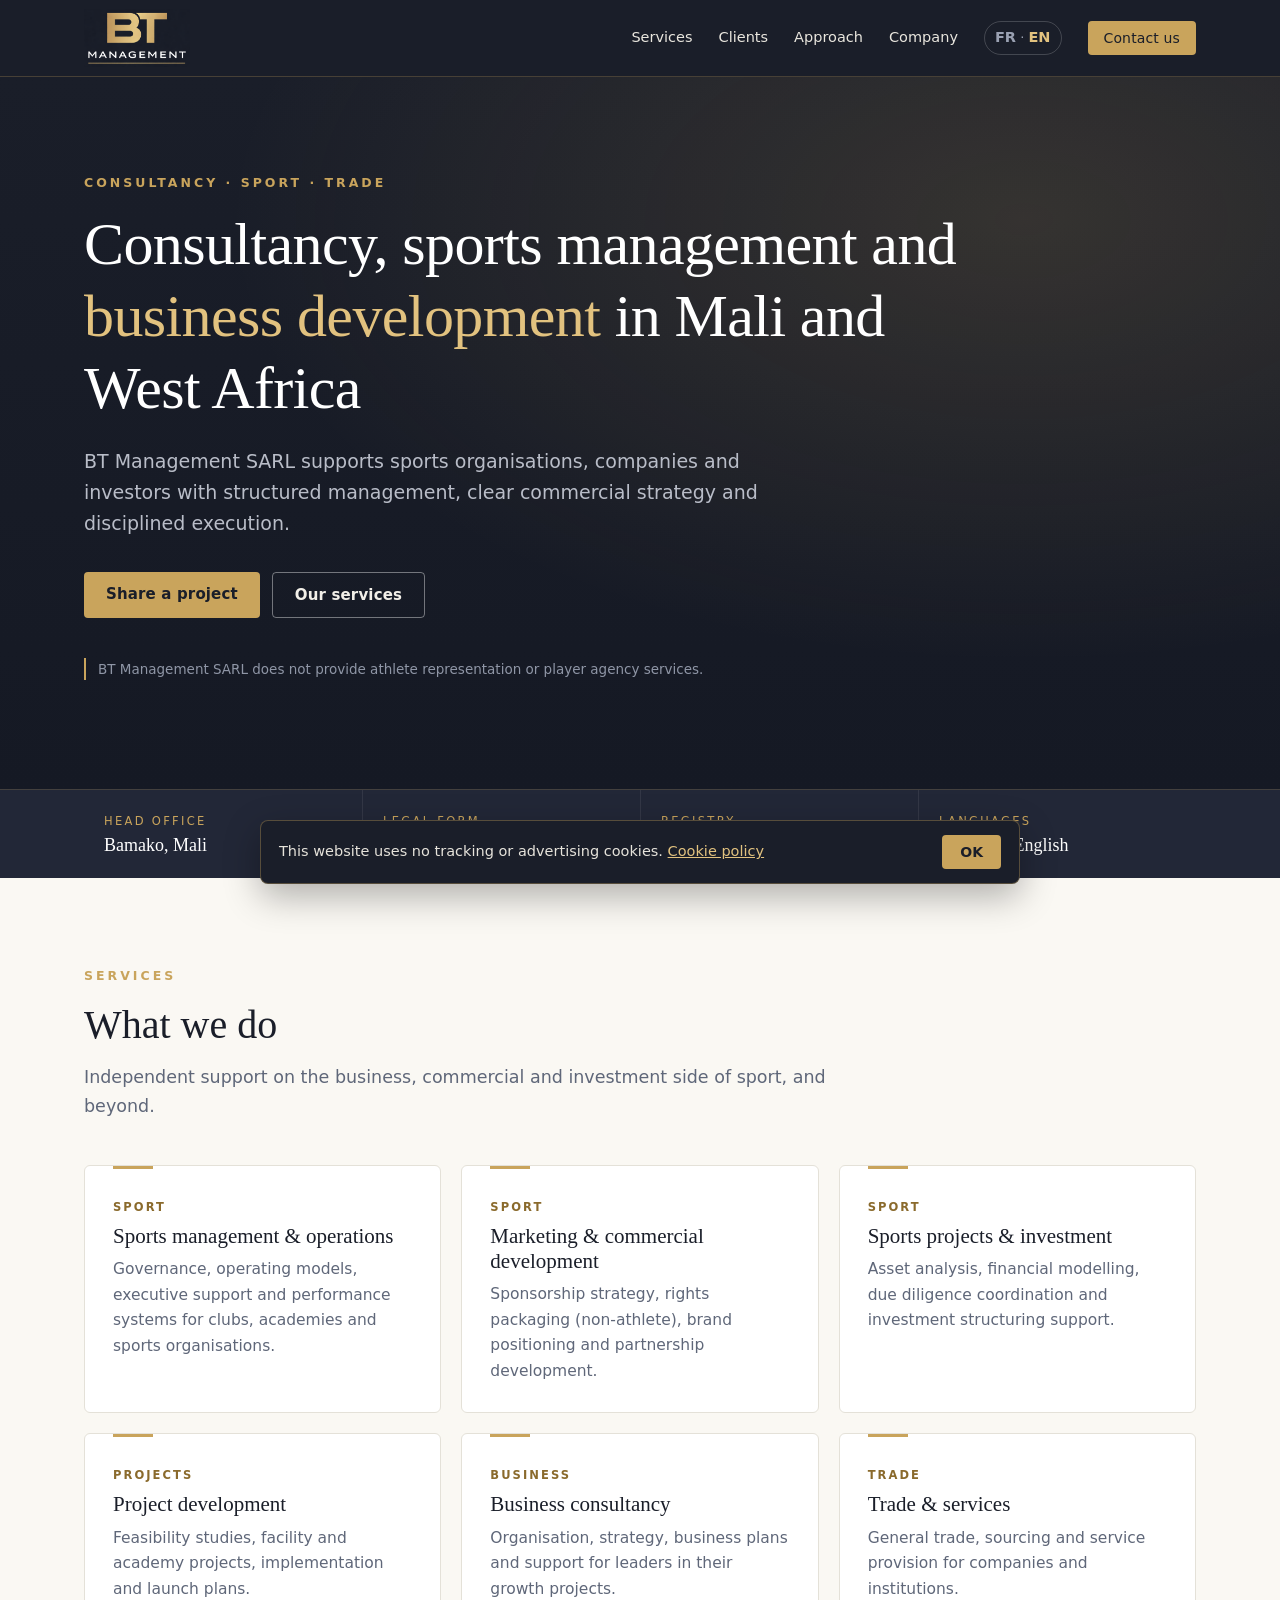
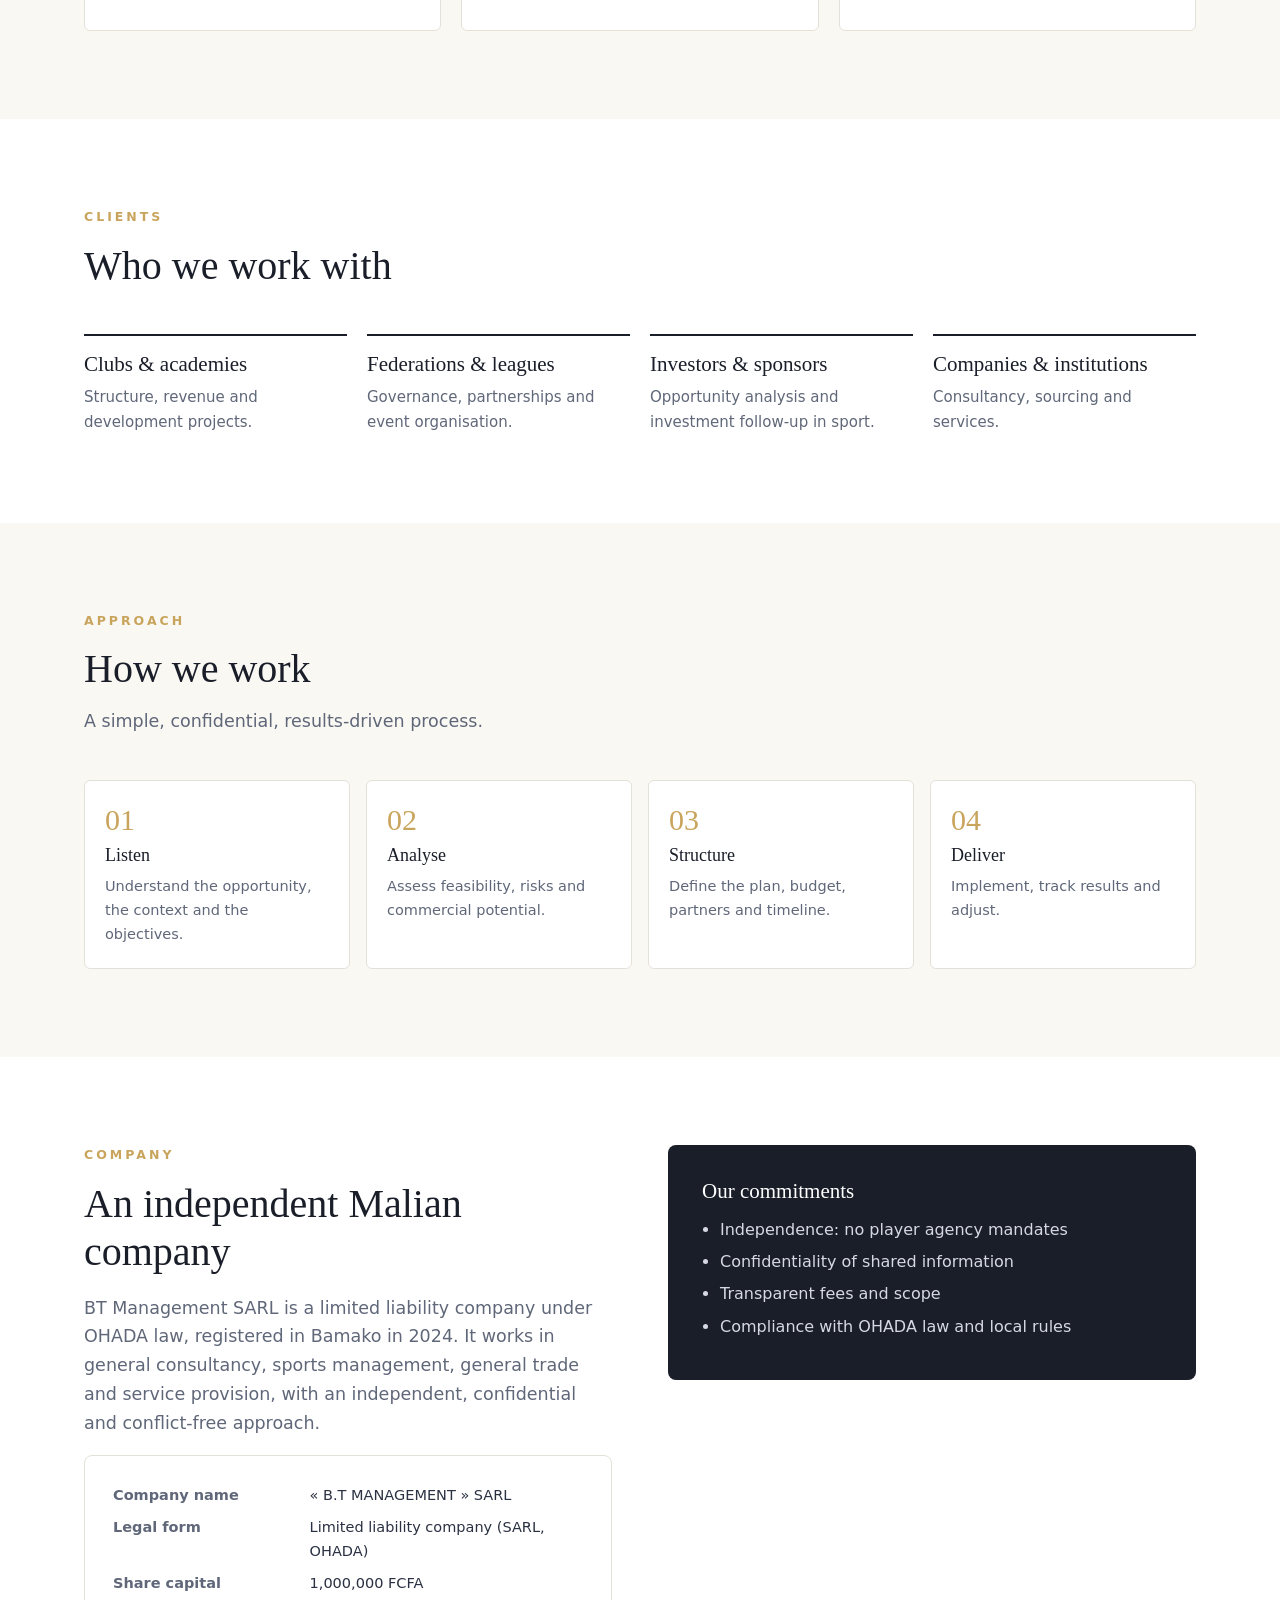
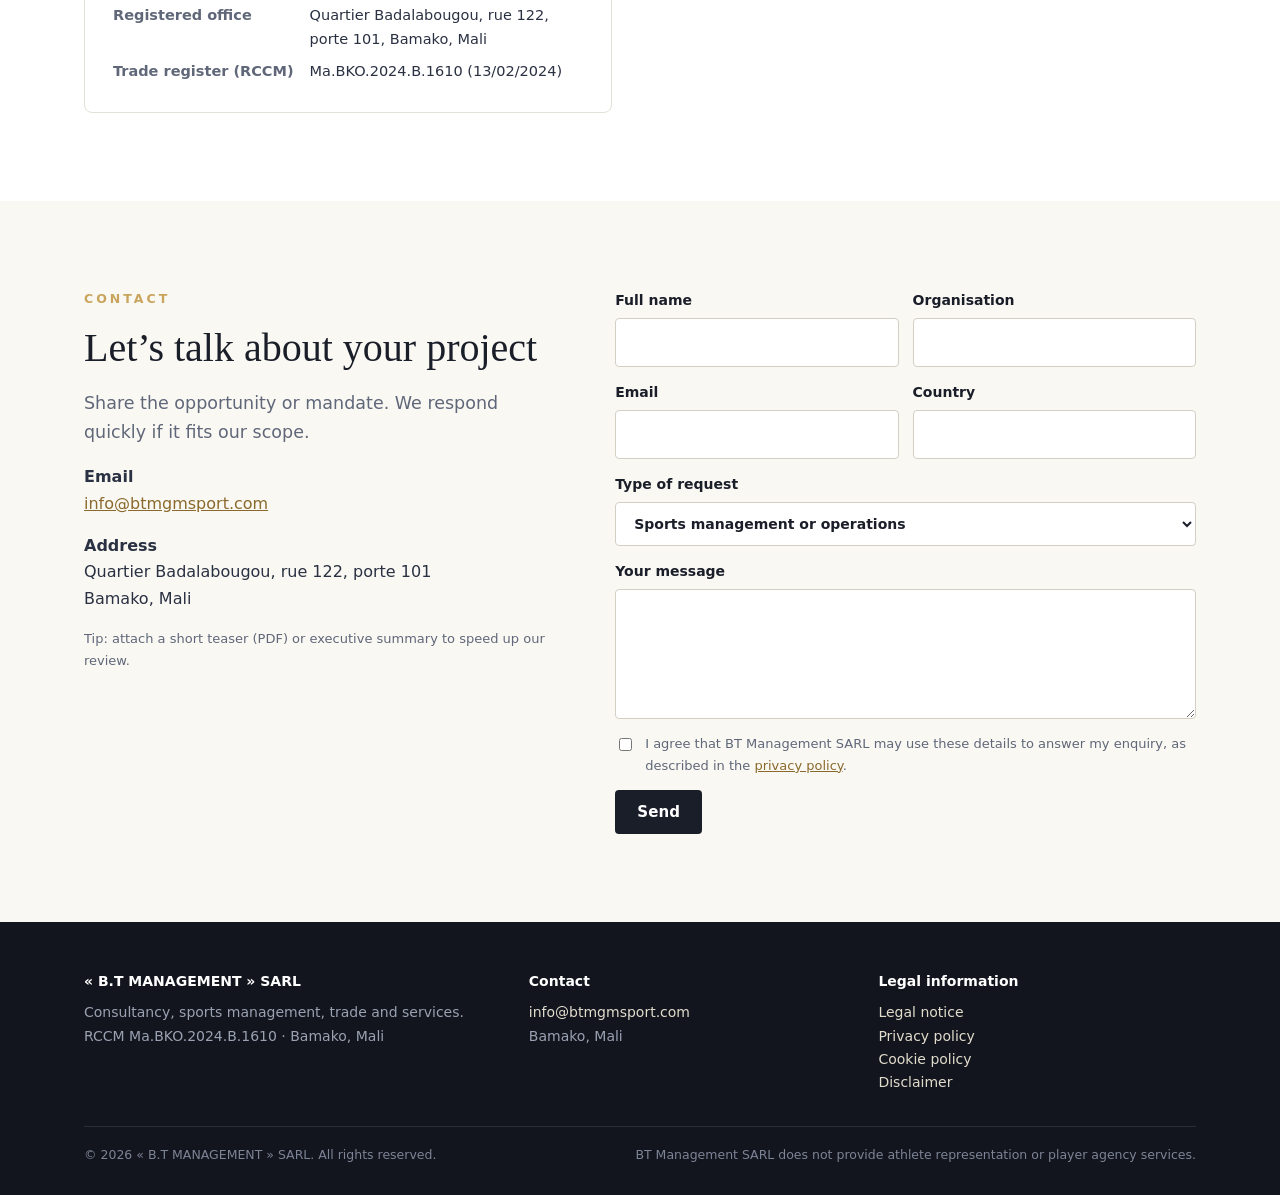
==== en/index.html @ 5b96128f "Rebuild BT Management SARL website (FR/EN, legal pages, cookie notice) French home at /, English at " ====
<!DOCTYPE html>
<html lang="en">
<head>
<meta charset="utf-8"><meta name="viewport" content="width=device-width, initial-scale=1">
<title>BT Management SARL | Consultancy, sports management and trade, Bamako</title>
<meta name="description" content="BT Management SARL is a consultancy based in Bamako, Mali: sports management and marketing, project and investment support, business consultancy, trade and services.">
<link rel="icon" type="image/png" sizes="32x32" href="/favicon.png"><link rel="apple-touch-icon" href="/assets/favicon.png">
<link rel="stylesheet" href="/assets/site.css">
<meta property="og:title" content="BT Management SARL | Consultancy, sports management and trade, Bamako"><meta property="og:description" content="BT Management SARL is a consultancy based in Bamako, Mali: sports management and marketing, project and investment support, business consultancy, trade and services."><meta property="og:image" content="https://btmgmsport.com/assets/og.jpg">
<link rel="alternate" hreflang="fr" href="https://btmgmsport.com/"><link rel="alternate" hreflang="en" href="https://btmgmsport.com/en/"><link rel="alternate" hreflang="x-default" href="https://btmgmsport.com/">
<script type="application/ld+json">{"@context":"https://schema.org","@type":"Organization","name":"B.T MANAGEMENT SARL","url":"https://btmgmsport.com","logo":"https://btmgmsport.com/assets/og.jpg","email":"info@btmgmsport.com","address":{"@type":"PostalAddress","streetAddress":"Quartier Badalabougou, rue 122, porte 101","addressLocality":"Bamako","addressCountry":"ML"}}</script>
</head>
<body><a class="skip" href="#main">Skip to content</a>
<header class="top"><div class="wrap nav">
  <a class="brand" href="/en/"><img src="/assets/logo-dark.png" alt="BT Management" width="145" height="80"></a>
  <button class="menu" type="button" aria-expanded="false" aria-controls="links">Menu</button>
  <nav class="links" id="links" aria-label="Navigation">
   <a href="#services">Services</a><a href="#clients">Clients</a><a href="#approach">Approach</a><a href="#company">Company</a>
   <span class="lang"><a href="/" hreflang="fr" lang="fr">FR</a> · <a href="/en/" hreflang="en" lang="en" aria-current="true">EN</a></span>
   <a class="btn small" href="#contact">Contact us</a>
  </nav>
</div></header>
<main id="main">
<section class="hero" style="padding:0"><div class="wrap">
 <p class="eyebrow">Consultancy · Sport · Trade</p>
 <h1>Consultancy, sports management and <em>business development</em> in Mali and West Africa</h1>
 <p class="lead">BT Management SARL supports sports organisations, companies and investors with structured management, clear commercial strategy and disciplined execution.</p>
 <div class="cta"><a class="btn" href="#contact">Share a project</a><a class="btn ghost" href="#services">Our services</a></div>
 <p class="notice">BT Management SARL does not provide athlete representation or player agency services.</p>
</div></section>
<div class="facts" role="list"><div class="wrap"><div class="fact" role="listitem"><span>Head office</span><strong>Bamako, Mali</strong></div><div class="fact" role="listitem"><span>Legal form</span><strong>SARL · OHADA law</strong></div><div class="fact" role="listitem"><span>Registry</span><strong>RCCM Ma.BKO.2024.B.1610</strong></div><div class="fact" role="listitem"><span>Languages</span><strong>Français · English</strong></div></div></div>
<section id="services" class="alt"><div class="wrap">
 <div class="intro"><p class="eyebrow">Services</p><h2>What we do</h2><p>Independent support on the business, commercial and investment side of sport, and beyond.</p></div>
 <div class="grid"><div class="card"><span class="tag">Sport</span><h3>Sports management & operations</h3><p>Governance, operating models, executive support and performance systems for clubs, academies and sports organisations.</p></div><div class="card"><span class="tag">Sport</span><h3>Marketing & commercial development</h3><p>Sponsorship strategy, rights packaging (non-athlete), brand positioning and partnership development.</p></div><div class="card"><span class="tag">Sport</span><h3>Sports projects & investment</h3><p>Asset analysis, financial modelling, due diligence coordination and investment structuring support.</p></div><div class="card"><span class="tag">Projects</span><h3>Project development</h3><p>Feasibility studies, facility and academy projects, implementation and launch plans.</p></div><div class="card"><span class="tag">Business</span><h3>Business consultancy</h3><p>Organisation, strategy, business plans and support for leaders in their growth projects.</p></div><div class="card"><span class="tag">Trade</span><h3>Trade & services</h3><p>General trade, sourcing and service provision for companies and institutions.</p></div></div>
</div></section>
<section id="clients"><div class="wrap">
 <div class="intro"><p class="eyebrow">Clients</p><h2>Who we work with</h2></div>
 <div class="who"><div><h3>Clubs & academies</h3><p>Structure, revenue and development projects.</p></div><div><h3>Federations & leagues</h3><p>Governance, partnerships and event organisation.</p></div><div><h3>Investors & sponsors</h3><p>Opportunity analysis and investment follow-up in sport.</p></div><div><h3>Companies & institutions</h3><p>Consultancy, sourcing and services.</p></div></div>
</div></section>
<section id="approach" class="alt"><div class="wrap">
 <div class="intro"><p class="eyebrow">Approach</p><h2>How we work</h2><p>A simple, confidential, results-driven process.</p></div>
 <div class="steps"><div class="step"><h3>Listen</h3><p>Understand the opportunity, the context and the objectives.</p></div><div class="step"><h3>Analyse</h3><p>Assess feasibility, risks and commercial potential.</p></div><div class="step"><h3>Structure</h3><p>Define the plan, budget, partners and timeline.</p></div><div class="step"><h3>Deliver</h3><p>Implement, track results and adjust.</p></div></div>
</div></section>
<section id="company"><div class="wrap split">
 <div><p class="eyebrow">Company</p><h2>An independent Malian company</h2><p style="color:var(--muted);font-size:17.5px">BT Management SARL is a limited liability company under OHADA law, registered in Bamako in 2024. It works in general consultancy, sports management, general trade and service provision, with an independent, confidential and conflict-free approach.</p>
  <div class="idcard"><dl><dt>Company name</dt><dd>« B.T MANAGEMENT » SARL</dd><dt>Legal form</dt><dd>Limited liability company (SARL, OHADA)</dd><dt>Share capital</dt><dd>1,000,000 FCFA</dd><dt>Registered office</dt><dd>Quartier Badalabougou, rue 122, porte 101, Bamako, Mali</dd><dt>Trade register (RCCM)</dt><dd>Ma.BKO.2024.B.1610 (13/02/2024)</dd></dl></div></div>
 <div class="panel"><h3>Our commitments</h3><ul><li>Independence: no player agency mandates</li><li>Confidentiality of shared information</li><li>Transparent fees and scope</li><li>Compliance with OHADA law and local rules</li></ul></div>
</div></section>
<section id="contact" class="alt"><div class="wrap contact">
 <div><p class="eyebrow">Contact</p><h2>Let’s talk about your project</h2><p style="color:var(--muted);font-size:17.5px">Share the opportunity or mandate. We respond quickly if it fits our scope.</p>
  <p><strong>Email</strong><br><a href="mailto:info@btmgmsport.com">info@btmgmsport.com</a></p>
  <p><strong>Address</strong><br>Quartier Badalabougou, rue 122, porte 101<br>Bamako, Mali</p>
  <p class="note">Tip: attach a short teaser (PDF) or executive summary to speed up our review.</p></div>
 <form name="contact" method="POST" data-netlify="true" netlify-honeypot="company_website" action="/en/thanks.html" data-fail="Sending failed. Please email info@btmgmsport.com.">
  <input type="hidden" name="form-name" value="contact"><input type="hidden" name="language" value="en">
  <p class="hp"><label>Leave empty <input name="company_website"></label></p>
  <div class="row"><label>Full name<input name="name" autocomplete="name" required></label><label>Organisation<input name="organisation" autocomplete="organization"></label></div>
  <div class="row"><label>Email<input type="email" name="email" autocomplete="email" required></label><label>Country<input name="country" autocomplete="country-name"></label></div>
  <label>Type of request<select name="type"><option>Sports management or operations</option><option>Marketing or commercial partnership</option><option>Sports project or investment</option><option>Business consultancy</option><option>Trade or services</option><option>Other</option></select></label>
  <label>Your message<textarea name="message" required></textarea></label>
  <label style="display:flex;gap:10px;align-items:flex-start;font-weight:400"><input type="checkbox" name="consent" required style="width:auto;margin-top:5px"> <span class="note">I agree that BT Management SARL may use these details to answer my enquiry, as described in the <a href="/legal/en/privacy.html">privacy policy</a>.</span></label>
  <div><button class="btn dark" type="submit">Send</button></div>
 </form>
</div></section>
</main>
<footer><div class="wrap">
 <div class="cols">
  <div><b>« B.T MANAGEMENT » SARL</b><p style="margin:8px 0 0">Consultancy, sports management, trade and services.<br>RCCM Ma.BKO.2024.B.1610 · Bamako, Mali</p></div>
  <div><b>Contact</b><p style="margin:8px 0 0"><a href="mailto:info@btmgmsport.com">info@btmgmsport.com</a><br>Bamako, Mali</p></div>
  <div><b>Legal information</b><p style="margin:8px 0 0"><a href="/legal/en/notice.html">Legal notice</a><br><a href="/legal/en/privacy.html">Privacy policy</a><br><a href="/legal/en/cookies.html">Cookie policy</a><br><a href="/legal/en/disclaimer.html">Disclaimer</a></p></div>
 </div>
 <div class="legal"><span>© <span class="yr">2026</span> « B.T MANAGEMENT » SARL. All rights reserved.</span><span>BT Management SARL does not provide athlete representation or player agency services.</span></div>
</div></footer>
<script src="/assets/site.js" defer></script>
<script src="/assets/cookie-notice.js" defer></script>
</body></html>
---- assets/site.css ----
:root{
  --bg:#1a1e29;--bg-2:#222737;--bg-3:#2a3043;--gold:#c9a45c;--gold-2:#e2c27f;
  --ink:#1a1e29;--text:#2a3142;--muted:#5f6779;--line:#e4e1d8;--paper:#faf8f3;--white:#fff;
  --serif:Georgia,"Times New Roman",serif;--sans:"Inter","Segoe UI",system-ui,-apple-system,Roboto,Arial,sans-serif;--max:1160px;
}
*{box-sizing:border-box}html{scroll-behavior:smooth}
body{margin:0;font:16px/1.65 var(--sans);color:var(--text);background:var(--white);-webkit-font-smoothing:antialiased}
img{max-width:100%;height:auto;display:block}a{color:#8a6a2c}
.wrap{max-width:var(--max);margin:0 auto;padding:0 24px}
.skip{position:absolute;left:-999px}.skip:focus{left:16px;top:12px;background:#fff;padding:8px 12px;z-index:50}

header.top{position:sticky;top:0;z-index:20;background:var(--bg);border-bottom:1px solid rgba(201,164,92,.25)}
.nav{display:flex;align-items:center;justify-content:space-between;gap:20px;height:76px}
.brand img{height:58px;width:auto}
.links{display:flex;align-items:center;gap:26px}
.links a{color:#e9e6de;text-decoration:none;font-size:14.5px;font-weight:500}
.links a:hover{color:var(--gold-2)}
.lang{font-size:13px;border:1px solid rgba(255,255,255,.18);border-radius:999px;padding:4px 10px;color:#9aa1b2}
.lang a{color:#9aa1b2!important;font-weight:600}.lang a[aria-current]{color:var(--gold-2)!important}
.btn{display:inline-block;background:var(--gold);color:var(--ink)!important;text-decoration:none;border:0;border-radius:4px;padding:13px 22px;font:600 15px var(--sans);cursor:pointer;letter-spacing:.01em}
.btn:hover{background:var(--gold-2)}
.btn.ghost{background:transparent;color:#f2efe8!important;border:1.5px solid rgba(255,255,255,.4)}
.btn.ghost:hover{border-color:var(--gold-2);color:var(--gold-2)!important}
.btn.dark{background:var(--bg);color:#fff!important}.btn.dark:hover{background:var(--bg-3)}
.btn.small{padding:9px 16px;font-size:14px}
.menu{display:none;background:none;border:1px solid rgba(255,255,255,.25);border-radius:4px;padding:8px 10px;font:600 14px var(--sans);color:#fff}

.hero{background:radial-gradient(ellipse at 80% 20%,rgba(201,164,92,.16),transparent 55%),linear-gradient(180deg,var(--bg) 0%,#151924 100%);color:#e9e6de}
.hero .wrap{padding-top:96px;padding-bottom:96px;max-width:var(--max)}
.eyebrow{font-size:12.5px;letter-spacing:.24em;text-transform:uppercase;color:var(--gold);font-weight:600;margin:0 0 14px}
h1,h2,h3{font-family:var(--serif);font-weight:400;line-height:1.2;color:var(--ink)}
.hero h1{color:#fff;font-size:clamp(36px,5vw,60px);margin:0 0 22px;max-width:880px;letter-spacing:-.01em}
.hero h1 em{font-style:normal;color:var(--gold-2)}
.lead{font-size:19px;color:#b9bdc8;max-width:680px;margin:0 0 32px}
.cta{display:flex;gap:12px;flex-wrap:wrap}
.notice{margin-top:40px;font-size:13.5px;color:#8f96a6;border-left:2px solid var(--gold);padding-left:12px;max-width:640px}

.facts{background:var(--bg-2);color:#e9e6de;border-top:1px solid rgba(201,164,92,.2)}
.facts .wrap{display:grid;grid-template-columns:repeat(4,1fr)}
.fact{padding:22px 20px;border-left:1px solid rgba(255,255,255,.08)}.fact:first-child{border-left:0}
.fact span{display:block;font-size:11.5px;letter-spacing:.2em;text-transform:uppercase;color:var(--gold)}
.fact strong{display:block;font:400 18px var(--serif);margin-top:4px;color:#fff}

section{padding:88px 0}section.alt{background:var(--paper)}
h2{font-size:clamp(28px,3.2vw,40px);margin:0 0 14px}h3{font-size:21px;margin:0 0 8px}
.intro{max-width:760px;margin-bottom:44px}.intro>p:not(.eyebrow){color:var(--muted);font-size:17.5px;margin:0}

.grid{display:grid;grid-template-columns:repeat(3,1fr);gap:20px}
.card{background:#fff;border:1px solid var(--line);border-radius:6px;padding:28px;position:relative}
.card:before{content:"";position:absolute;left:28px;top:0;width:40px;height:3px;background:var(--gold)}
.card .tag{font:600 11.5px var(--sans);letter-spacing:.18em;text-transform:uppercase;color:#8a6a2c;margin:6px 0 10px;display:block}
.card p{color:var(--muted);margin:0;font-size:15.5px}

.who{display:grid;grid-template-columns:repeat(4,1fr);gap:20px}
.who div{border-top:2px solid var(--ink);padding-top:16px}.who p{color:var(--muted);font-size:15px;margin:0}

.steps{display:grid;grid-template-columns:repeat(4,1fr);gap:16px;counter-reset:s}
.step{background:#fff;border:1px solid var(--line);border-radius:6px;padding:22px 20px}
.step:before{counter-increment:s;content:"0" counter(s);display:block;font:400 30px var(--serif);color:var(--gold);margin-bottom:8px}
.step h3{font-size:18px}.step p{margin:0;color:var(--muted);font-size:14.5px}

.split{display:grid;grid-template-columns:1fr 1fr;gap:56px;align-items:start}
.panel{background:var(--bg);color:#d6d9e1;border-radius:8px;padding:34px}
.panel h3{color:#fff}.panel ul{padding-left:18px;margin:12px 0 0}.panel li{margin:6px 0}
.idcard{background:#fff;border:1px solid var(--line);border-radius:8px;padding:28px}
.idcard dl{display:grid;grid-template-columns:auto 1fr;gap:8px 16px;margin:0;font-size:14.5px}
.idcard dt{color:var(--muted);font-weight:600}.idcard dd{margin:0}

.contact{display:grid;grid-template-columns:.9fr 1.1fr;gap:56px}
form{display:grid;gap:14px}
label{font-size:14px;font-weight:600;color:var(--ink);display:grid;gap:6px}
input,select,textarea{font:inherit;padding:12px 14px;border:1px solid #d3cfc4;border-radius:4px;background:#fff;color:var(--ink);width:100%}
textarea{min-height:130px;resize:vertical}.row{display:grid;grid-template-columns:1fr 1fr;gap:14px}
.note{font-size:13px;color:var(--muted)}.hp{position:absolute;left:-5000px}

footer{background:#12151d;color:#9aa1b2;padding:48px 0 30px;font-size:14px}
footer .cols{display:grid;grid-template-columns:1.3fr 1fr 1fr;gap:32px}
footer b{color:#fff;font-weight:600}footer a{color:#e2dccd;text-decoration:none}footer a:hover{text-decoration:underline}
footer .legal{border-top:1px solid rgba(255,255,255,.1);margin-top:32px;padding-top:18px;font-size:12.5px;color:#7d8496;display:flex;justify-content:space-between;gap:16px;flex-wrap:wrap}

.doc{max-width:820px;padding:56px 24px 80px;margin:0 auto}
.doc h1{font-size:38px;margin:0 0 10px}.doc h2{font-size:24px;margin-top:36px}
.doc p,.doc li{color:var(--text)}
.doc table{border-collapse:collapse;width:100%;font-size:15px}.doc td{border-bottom:1px solid var(--line);padding:9px 6px;vertical-align:top}.doc td:first-child{color:var(--muted);width:38%}
.legalnav{display:flex;flex-wrap:wrap;gap:8px;margin:18px 0 8px}
.legalnav a{font-size:13.5px;text-decoration:none;border:1px solid var(--line);border-radius:999px;padding:5px 12px;color:var(--ink)}
.legalnav a:hover{background:var(--paper)}
.doc .eyebrow{color:#8a6a2c}

.cookiebar{position:fixed;left:16px;right:16px;bottom:16px;z-index:60;max-width:760px;margin:0 auto;background:var(--bg);color:#e6e3db;border:1px solid rgba(201,164,92,.35);border-radius:8px;box-shadow:0 12px 36px rgba(0,0,0,.3);display:flex;align-items:center;gap:16px;padding:14px 18px;font-size:14.5px}
.cookiebar p{margin:0;flex:1}.cookiebar a{color:var(--gold-2)}
.cookiebar button{background:var(--gold);color:var(--ink);border:0;border-radius:4px;padding:9px 18px;font:600 14px var(--sans);cursor:pointer}

@media (max-width:980px){
  .grid{grid-template-columns:1fr 1fr}.who{grid-template-columns:1fr 1fr}.steps{grid-template-columns:1fr 1fr}
  .split,.contact{grid-template-columns:1fr}.facts .wrap{grid-template-columns:1fr 1fr}.fact:nth-child(3){border-left:0}
  footer .cols{grid-template-columns:1fr}
}
@media (max-width:760px){
  .links{display:none;position:absolute;top:76px;left:0;right:0;background:var(--bg);flex-direction:column;align-items:flex-start;padding:18px 24px;border-bottom:1px solid rgba(201,164,92,.25);gap:14px}
  .links.open{display:flex}.menu{display:block}
  .grid,.who,.steps,.row{grid-template-columns:1fr}
  section{padding:64px 0}.hero .wrap{padding-top:56px;padding-bottom:64px}.brand img{height:48px}
  .cookiebar{flex-direction:column;align-items:stretch}
}
@media print{header.top,.cta,form,.cookiebar{display:none}}
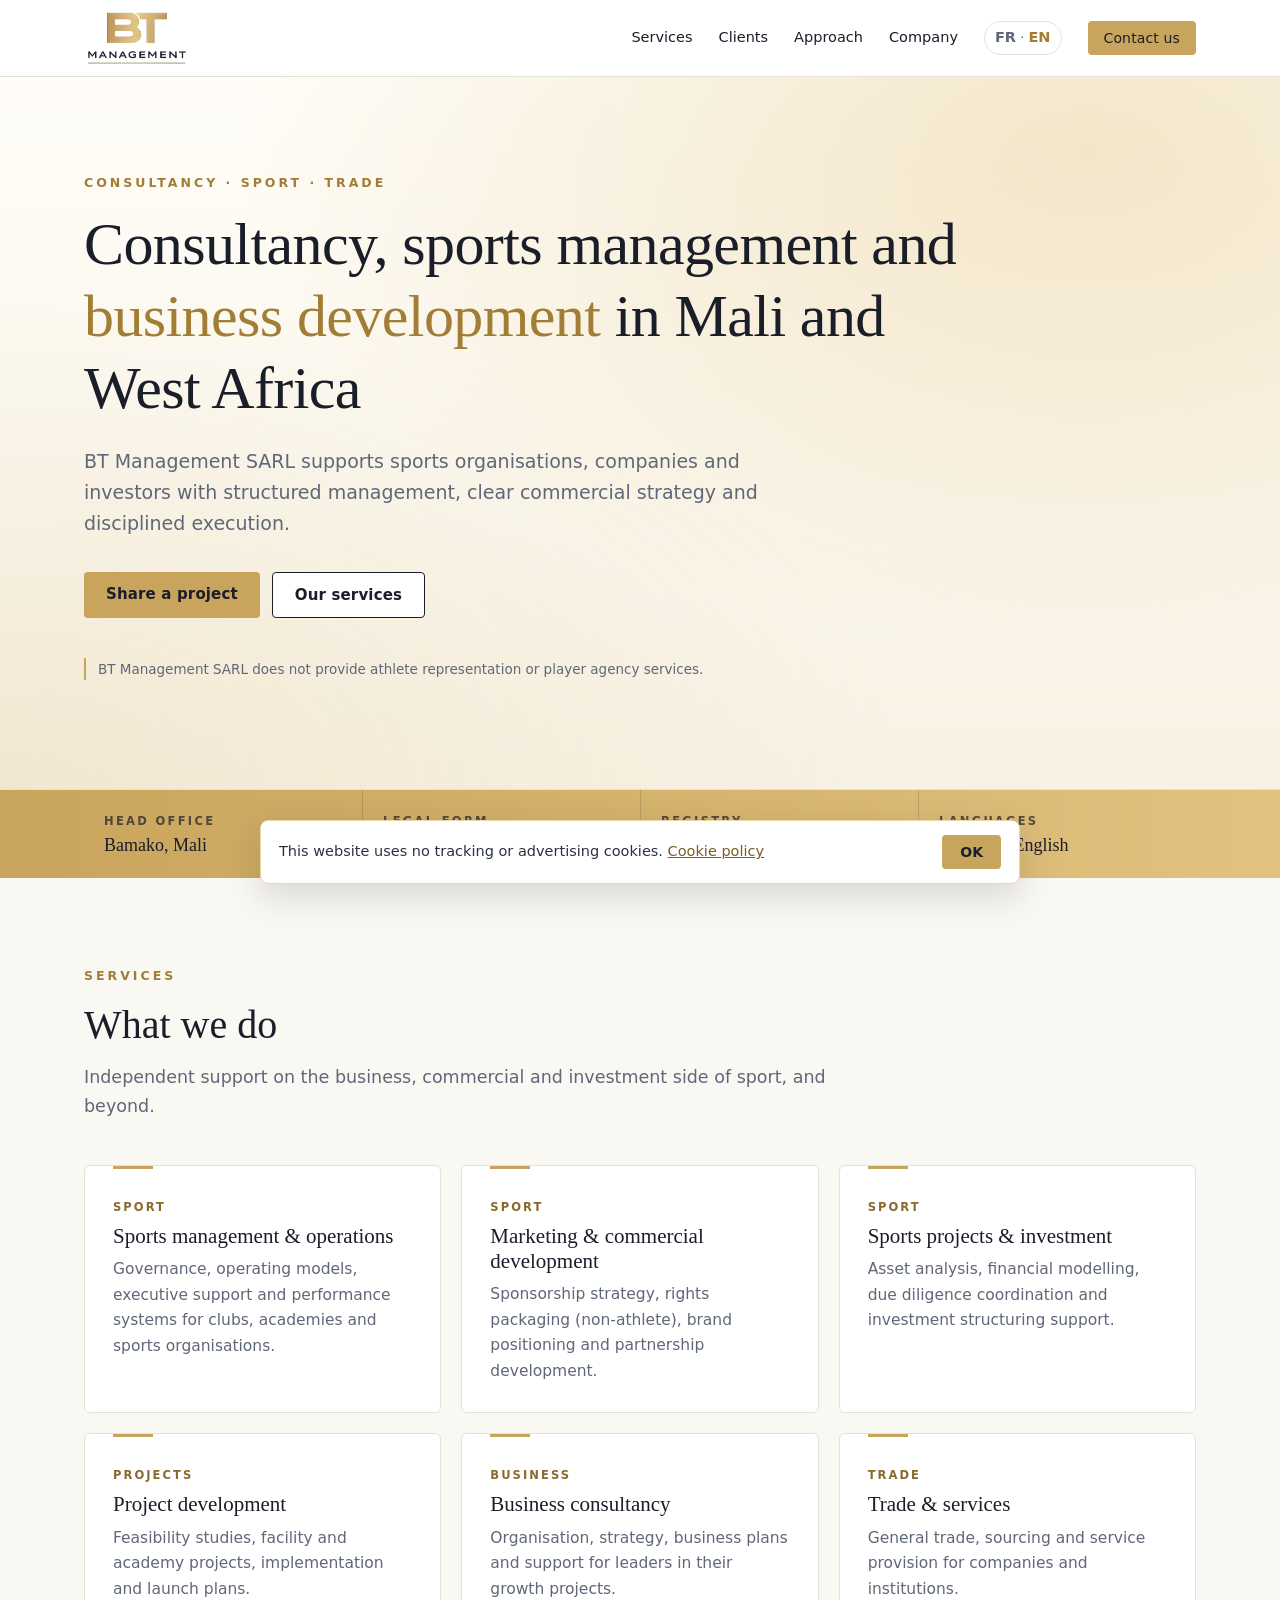
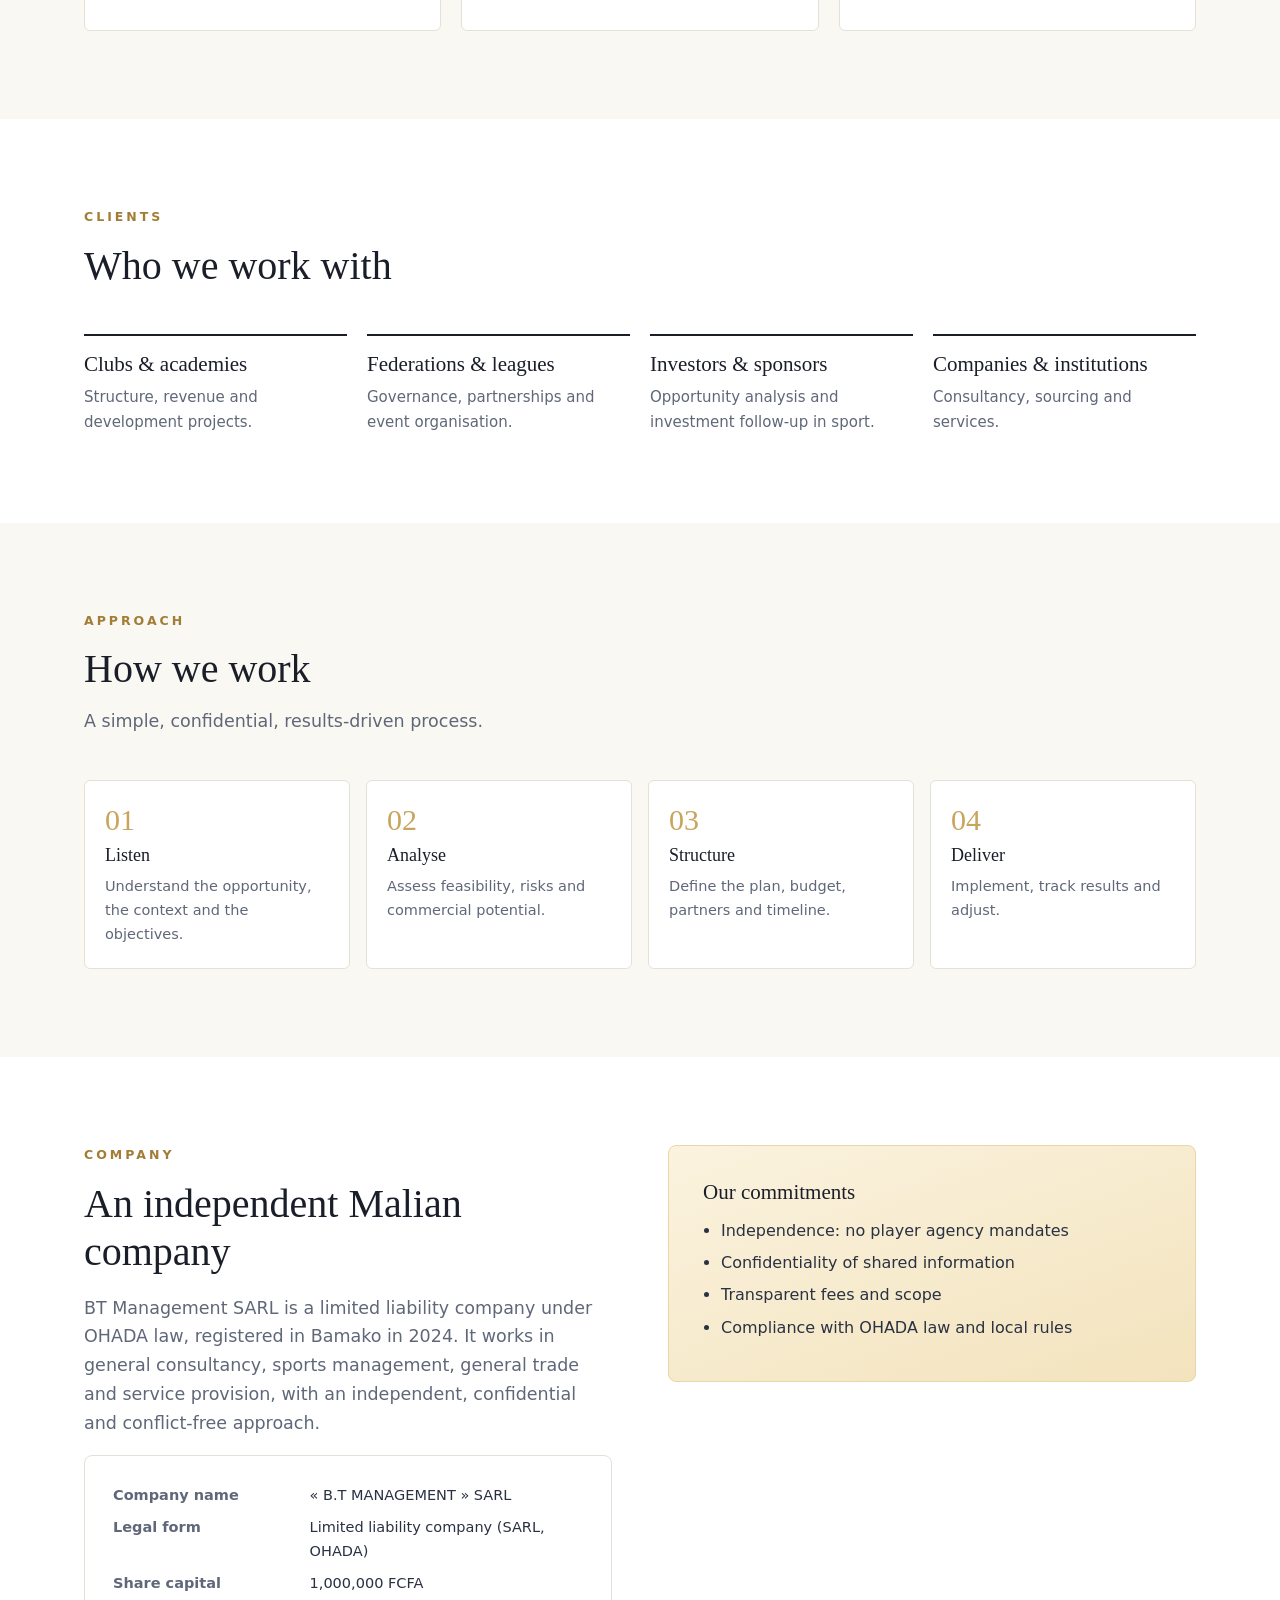
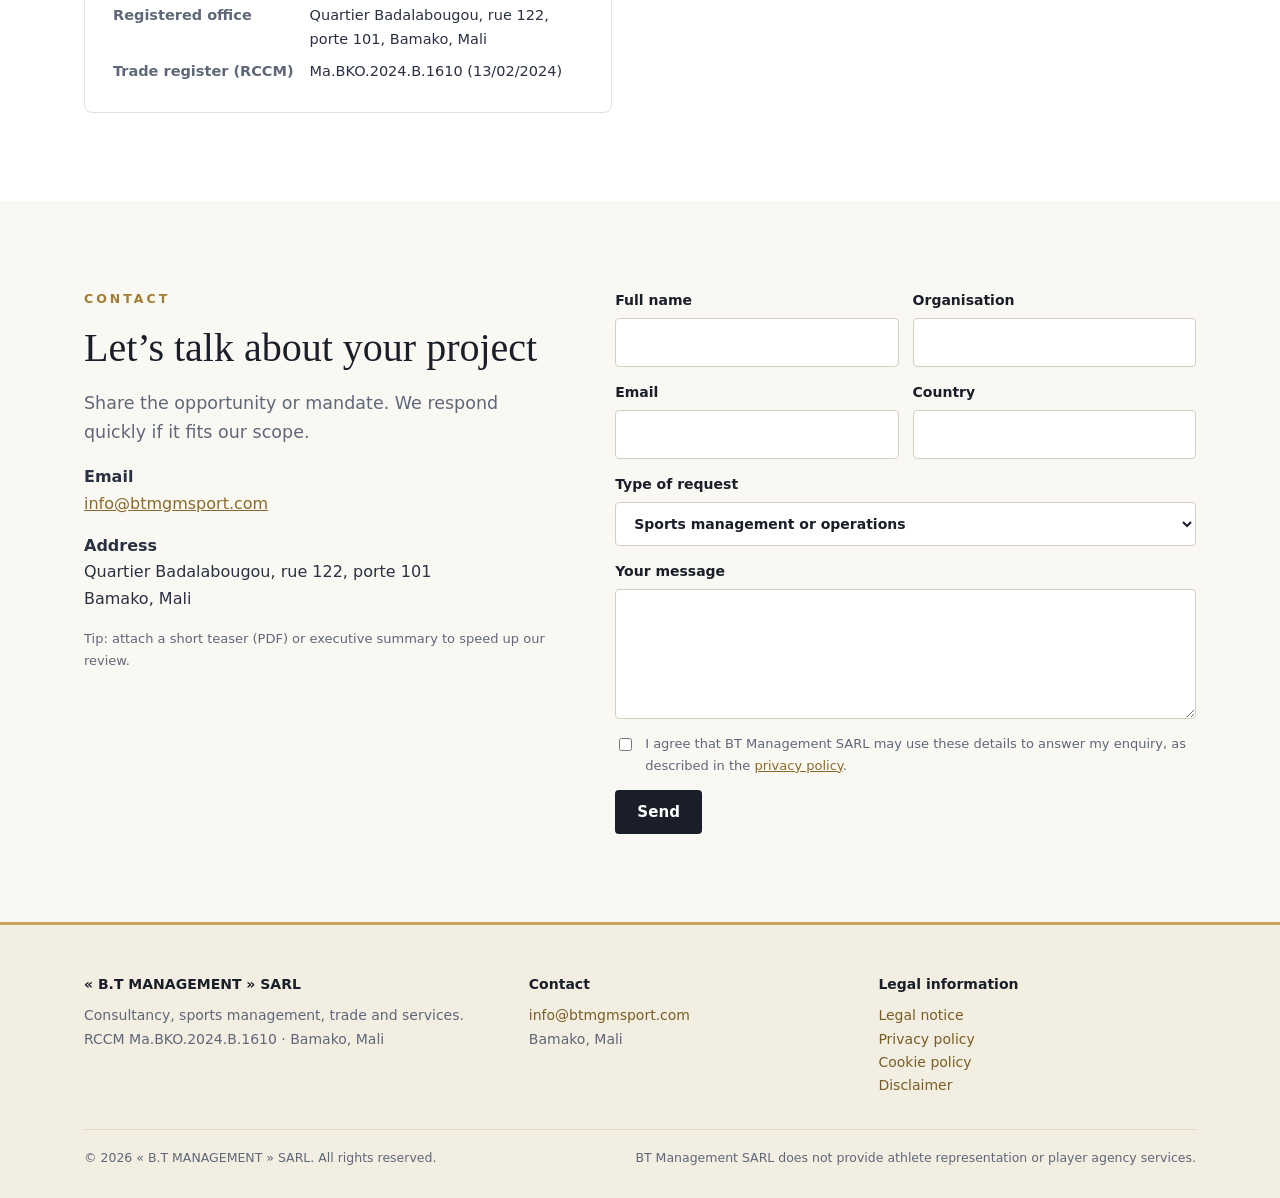
==== commit b438605f: "Brighter palette: white header, light gold hero, gold facts band, cream footer; logo on transparent " ====
--- a/en/index.html
+++ b/en/index.html
@@ -12,7 +12,7 @@
 </head>
 <body><a class="skip" href="#main">Skip to content</a>
 <header class="top"><div class="wrap nav">
-  <a class="brand" href="/en/"><img src="/assets/logo-dark.png" alt="BT Management" width="145" height="80"></a>
+  <a class="brand" href="/en/"><img src="/assets/logo-light.png" alt="BT Management" width="145" height="80"></a>
   <button class="menu" type="button" aria-expanded="false" aria-controls="links">Menu</button>
   <nav class="links" id="links" aria-label="Navigation">
    <a href="#services">Services</a><a href="#clients">Clients</a><a href="#approach">Approach</a><a href="#company">Company</a>
--- a/assets/site.css
+++ b/assets/site.css
@@ -9,37 +9,37 @@
 .wrap{max-width:var(--max);margin:0 auto;padding:0 24px}
 .skip{position:absolute;left:-999px}.skip:focus{left:16px;top:12px;background:#fff;padding:8px 12px;z-index:50}
 
-header.top{position:sticky;top:0;z-index:20;background:var(--bg);border-bottom:1px solid rgba(201,164,92,.25)}
+header.top{position:sticky;top:0;z-index:20;background:rgba(255,255,255,.96);backdrop-filter:blur(8px);border-bottom:1px solid var(--line)}
 .nav{display:flex;align-items:center;justify-content:space-between;gap:20px;height:76px}
 .brand img{height:58px;width:auto}
 .links{display:flex;align-items:center;gap:26px}
-.links a{color:#e9e6de;text-decoration:none;font-size:14.5px;font-weight:500}
-.links a:hover{color:var(--gold-2)}
-.lang{font-size:13px;border:1px solid rgba(255,255,255,.18);border-radius:999px;padding:4px 10px;color:#9aa1b2}
-.lang a{color:#9aa1b2!important;font-weight:600}.lang a[aria-current]{color:var(--gold-2)!important}
+.links a{color:var(--ink);text-decoration:none;font-size:14.5px;font-weight:500}
+.links a:hover{color:#a17d36}
+.lang{font-size:13px;border:1px solid var(--line);border-radius:999px;padding:4px 10px;color:var(--muted)}
+.lang a{color:var(--muted)!important;font-weight:600;text-decoration:none}.lang a[aria-current]{color:#a17d36!important}
 .btn{display:inline-block;background:var(--gold);color:var(--ink)!important;text-decoration:none;border:0;border-radius:4px;padding:13px 22px;font:600 15px var(--sans);cursor:pointer;letter-spacing:.01em}
 .btn:hover{background:var(--gold-2)}
-.btn.ghost{background:transparent;color:#f2efe8!important;border:1.5px solid rgba(255,255,255,.4)}
-.btn.ghost:hover{border-color:var(--gold-2);color:var(--gold-2)!important}
+.btn.ghost{background:#fff;color:var(--ink)!important;border:1.5px solid var(--ink)}
+.btn.ghost:hover{border-color:#a17d36;color:#a17d36!important}
 .btn.dark{background:var(--bg);color:#fff!important}.btn.dark:hover{background:var(--bg-3)}
 .btn.small{padding:9px 16px;font-size:14px}
-.menu{display:none;background:none;border:1px solid rgba(255,255,255,.25);border-radius:4px;padding:8px 10px;font:600 14px var(--sans);color:#fff}
+.menu{display:none;background:#fff;border:1px solid var(--line);border-radius:4px;padding:8px 10px;font:600 14px var(--sans);color:var(--ink)}
 
-.hero{background:radial-gradient(ellipse at 80% 20%,rgba(201,164,92,.16),transparent 55%),linear-gradient(180deg,var(--bg) 0%,#151924 100%);color:#e9e6de}
+.hero{background:radial-gradient(ellipse at 85% 10%,rgba(226,194,127,.38),transparent 55%),radial-gradient(ellipse at 0% 100%,rgba(201,164,92,.14),transparent 50%),linear-gradient(180deg,#fffdf8 0%,#f8f2e4 100%);color:var(--text);border-bottom:1px solid var(--line)}
 .hero .wrap{padding-top:96px;padding-bottom:96px;max-width:var(--max)}
-.eyebrow{font-size:12.5px;letter-spacing:.24em;text-transform:uppercase;color:var(--gold);font-weight:600;margin:0 0 14px}
+.eyebrow{font-size:12.5px;letter-spacing:.24em;text-transform:uppercase;color:#a17d36;font-weight:600;margin:0 0 14px}
 h1,h2,h3{font-family:var(--serif);font-weight:400;line-height:1.2;color:var(--ink)}
-.hero h1{color:#fff;font-size:clamp(36px,5vw,60px);margin:0 0 22px;max-width:880px;letter-spacing:-.01em}
-.hero h1 em{font-style:normal;color:var(--gold-2)}
-.lead{font-size:19px;color:#b9bdc8;max-width:680px;margin:0 0 32px}
+.hero h1{color:var(--ink);font-size:clamp(36px,5vw,60px);margin:0 0 22px;max-width:880px;letter-spacing:-.01em}
+.hero h1 em{font-style:normal;color:#a17d36}
+.lead{font-size:19px;color:var(--muted);max-width:680px;margin:0 0 32px}
 .cta{display:flex;gap:12px;flex-wrap:wrap}
-.notice{margin-top:40px;font-size:13.5px;color:#8f96a6;border-left:2px solid var(--gold);padding-left:12px;max-width:640px}
+.notice{margin-top:40px;font-size:13.5px;color:var(--muted);border-left:2px solid var(--gold);padding-left:12px;max-width:640px}
 
-.facts{background:var(--bg-2);color:#e9e6de;border-top:1px solid rgba(201,164,92,.2)}
+.facts{background:linear-gradient(90deg,#c9a45c,#e2c27f);color:var(--ink)}
 .facts .wrap{display:grid;grid-template-columns:repeat(4,1fr)}
-.fact{padding:22px 20px;border-left:1px solid rgba(255,255,255,.08)}.fact:first-child{border-left:0}
-.fact span{display:block;font-size:11.5px;letter-spacing:.2em;text-transform:uppercase;color:var(--gold)}
-.fact strong{display:block;font:400 18px var(--serif);margin-top:4px;color:#fff}
+.fact{padding:22px 20px;border-left:1px solid rgba(26,30,41,.15)}.fact:first-child{border-left:0}
+.fact span{display:block;font-size:11.5px;letter-spacing:.2em;text-transform:uppercase;color:rgba(26,30,41,.7);font-weight:600}
+.fact strong{display:block;font:400 18px var(--serif);margin-top:4px;color:var(--ink)}
 
 section{padding:88px 0}section.alt{background:var(--paper)}
 h2{font-size:clamp(28px,3.2vw,40px);margin:0 0 14px}h3{font-size:21px;margin:0 0 8px}
@@ -60,8 +60,8 @@
 .step h3{font-size:18px}.step p{margin:0;color:var(--muted);font-size:14.5px}
 
 .split{display:grid;grid-template-columns:1fr 1fr;gap:56px;align-items:start}
-.panel{background:var(--bg);color:#d6d9e1;border-radius:8px;padding:34px}
-.panel h3{color:#fff}.panel ul{padding-left:18px;margin:12px 0 0}.panel li{margin:6px 0}
+.panel{background:linear-gradient(160deg,#fbf3df,#f3e3bd);color:var(--text);border:1px solid #ead7a8;border-radius:8px;padding:34px}
+.panel h3{color:var(--ink)}.panel ul{padding-left:18px;margin:12px 0 0}.panel li{margin:6px 0}
 .idcard{background:#fff;border:1px solid var(--line);border-radius:8px;padding:28px}
 .idcard dl{display:grid;grid-template-columns:auto 1fr;gap:8px 16px;margin:0;font-size:14.5px}
 .idcard dt{color:var(--muted);font-weight:600}.idcard dd{margin:0}
@@ -73,10 +73,10 @@
 textarea{min-height:130px;resize:vertical}.row{display:grid;grid-template-columns:1fr 1fr;gap:14px}
 .note{font-size:13px;color:var(--muted)}.hp{position:absolute;left:-5000px}
 
-footer{background:#12151d;color:#9aa1b2;padding:48px 0 30px;font-size:14px}
+footer{background:#f3eee2;color:var(--muted);border-top:3px solid var(--gold);padding:48px 0 30px;font-size:14px}
 footer .cols{display:grid;grid-template-columns:1.3fr 1fr 1fr;gap:32px}
-footer b{color:#fff;font-weight:600}footer a{color:#e2dccd;text-decoration:none}footer a:hover{text-decoration:underline}
-footer .legal{border-top:1px solid rgba(255,255,255,.1);margin-top:32px;padding-top:18px;font-size:12.5px;color:#7d8496;display:flex;justify-content:space-between;gap:16px;flex-wrap:wrap}
+footer b{color:var(--ink);font-weight:600}footer a{color:#7a5d24;text-decoration:none}footer a:hover{text-decoration:underline}
+footer .legal{border-top:1px solid #e0d8c4;margin-top:32px;padding-top:18px;font-size:12.5px;color:var(--muted);display:flex;justify-content:space-between;gap:16px;flex-wrap:wrap}
 
 .doc{max-width:820px;padding:56px 24px 80px;margin:0 auto}
 .doc h1{font-size:38px;margin:0 0 10px}.doc h2{font-size:24px;margin-top:36px}
@@ -87,8 +87,8 @@
 .legalnav a:hover{background:var(--paper)}
 .doc .eyebrow{color:#8a6a2c}
 
-.cookiebar{position:fixed;left:16px;right:16px;bottom:16px;z-index:60;max-width:760px;margin:0 auto;background:var(--bg);color:#e6e3db;border:1px solid rgba(201,164,92,.35);border-radius:8px;box-shadow:0 12px 36px rgba(0,0,0,.3);display:flex;align-items:center;gap:16px;padding:14px 18px;font-size:14.5px}
-.cookiebar p{margin:0;flex:1}.cookiebar a{color:var(--gold-2)}
+.cookiebar{position:fixed;left:16px;right:16px;bottom:16px;z-index:60;max-width:760px;margin:0 auto;background:#fff;color:var(--text);border:1px solid #ead7a8;border-radius:8px;box-shadow:0 12px 36px rgba(26,30,41,.15);display:flex;align-items:center;gap:16px;padding:14px 18px;font-size:14.5px}
+.cookiebar p{margin:0;flex:1}.cookiebar a{color:#7a5d24}
 .cookiebar button{background:var(--gold);color:var(--ink);border:0;border-radius:4px;padding:9px 18px;font:600 14px var(--sans);cursor:pointer}
 
 @media (max-width:980px){
@@ -97,7 +97,7 @@
   footer .cols{grid-template-columns:1fr}
 }
 @media (max-width:760px){
-  .links{display:none;position:absolute;top:76px;left:0;right:0;background:var(--bg);flex-direction:column;align-items:flex-start;padding:18px 24px;border-bottom:1px solid rgba(201,164,92,.25);gap:14px}
+  .links{display:none;position:absolute;top:76px;left:0;right:0;background:#fff;flex-direction:column;align-items:flex-start;padding:18px 24px;border-bottom:1px solid rgba(201,164,92,.25);gap:14px}
   .links.open{display:flex}.menu{display:block}
   .grid,.who,.steps,.row{grid-template-columns:1fr}
   section{padding:64px 0}.hero .wrap{padding-top:56px;padding-bottom:64px}.brand img{height:48px}
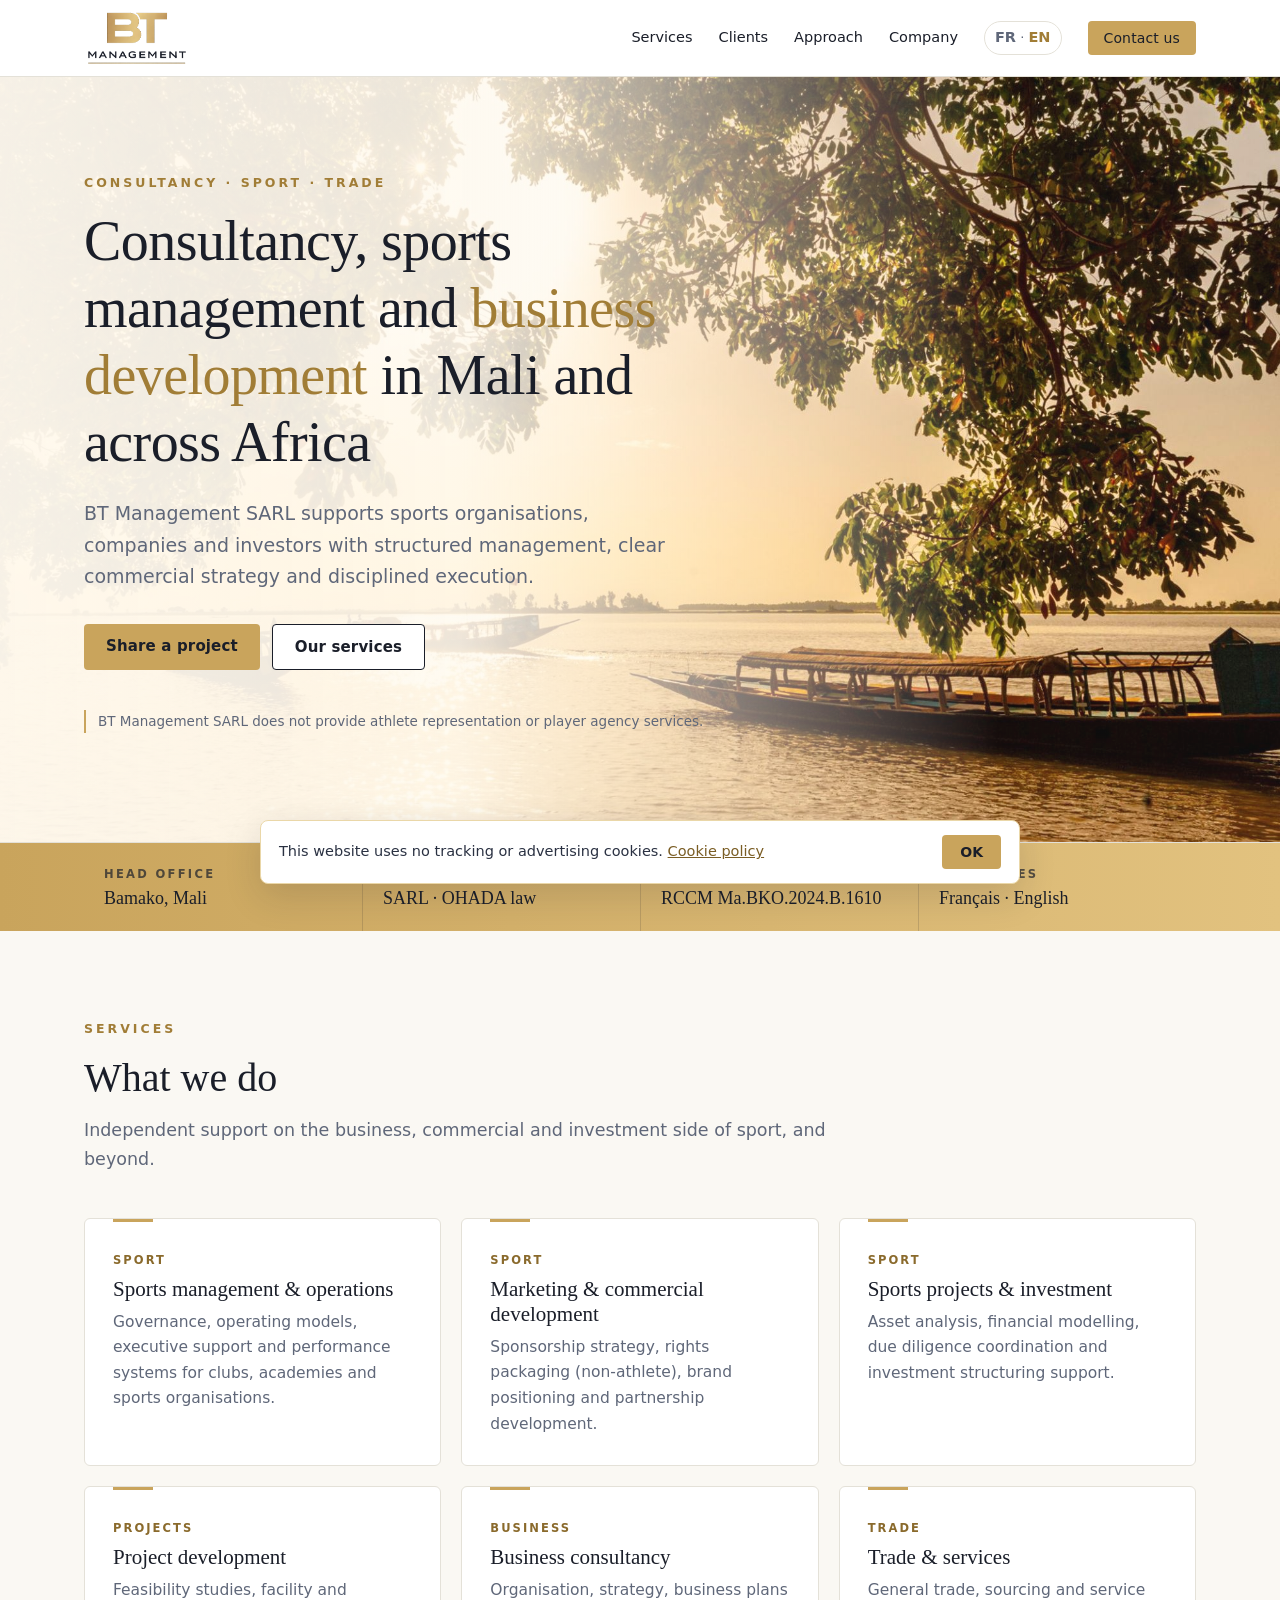
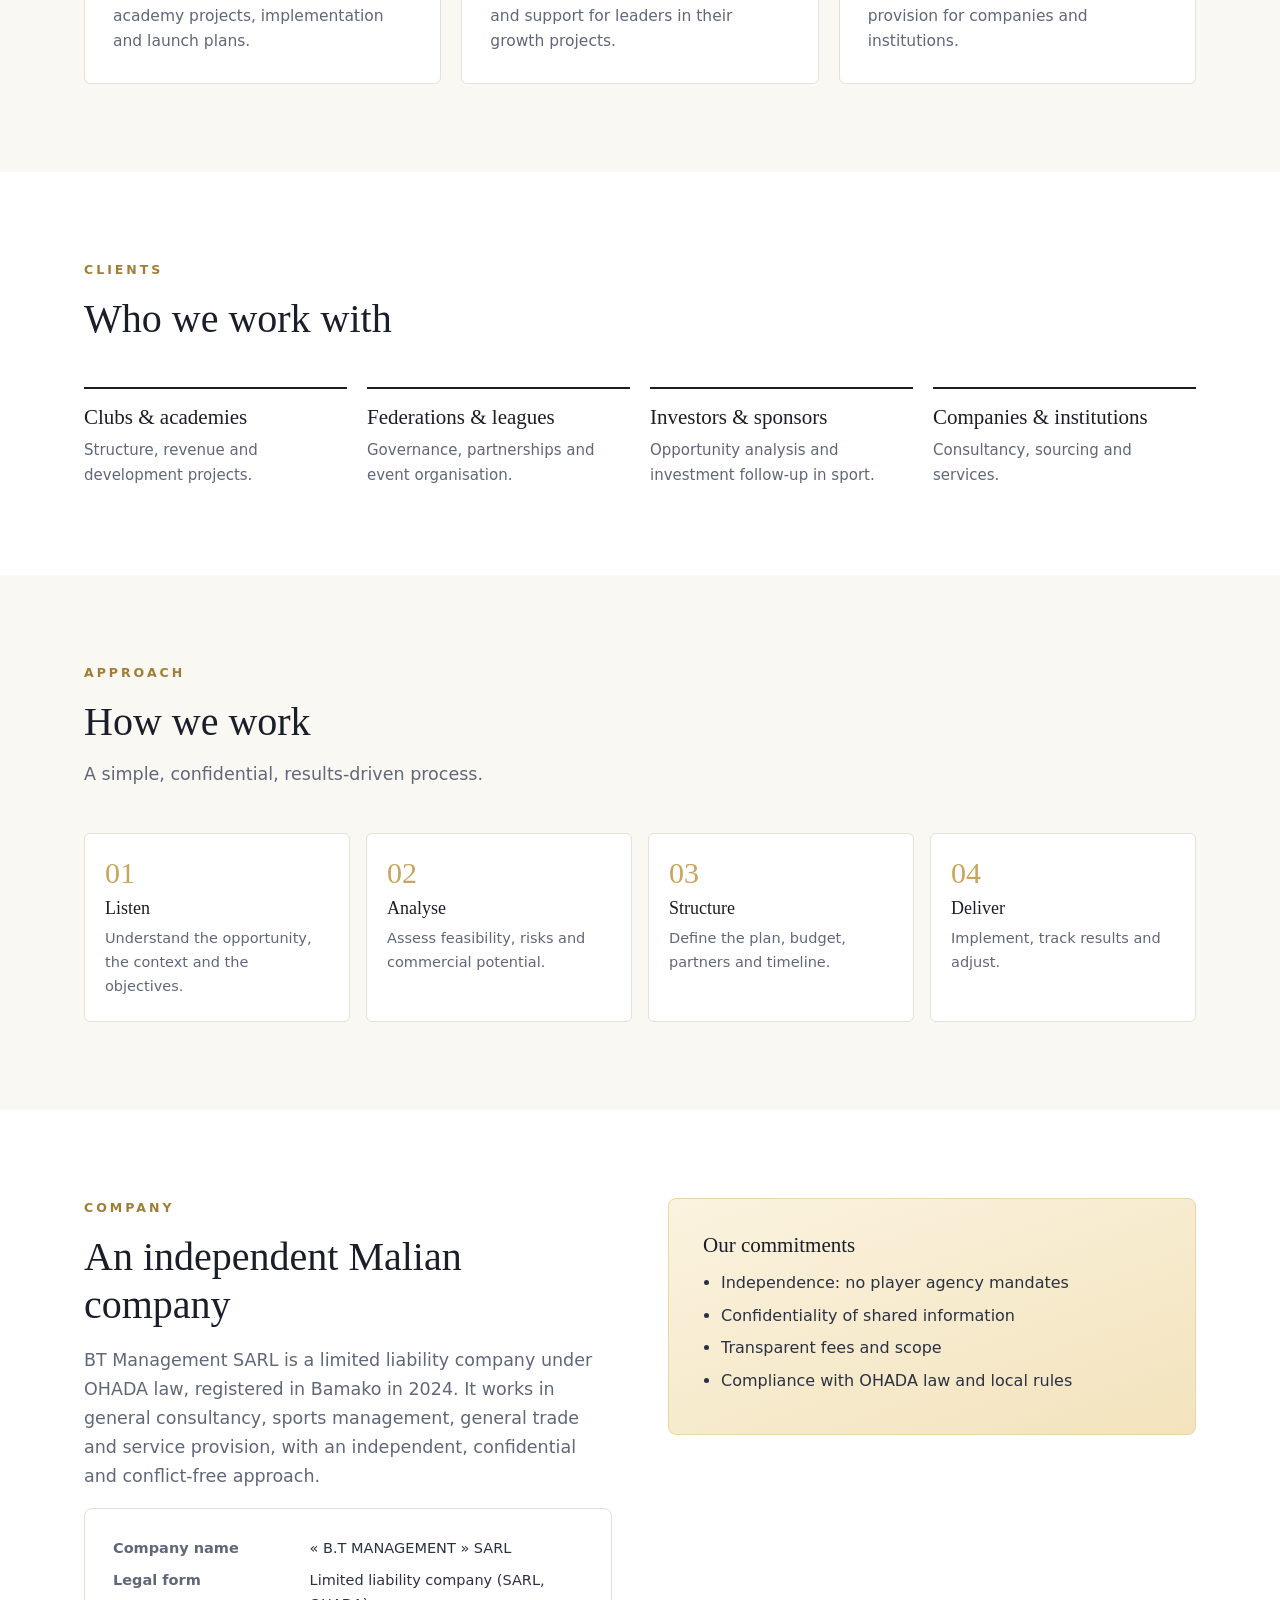
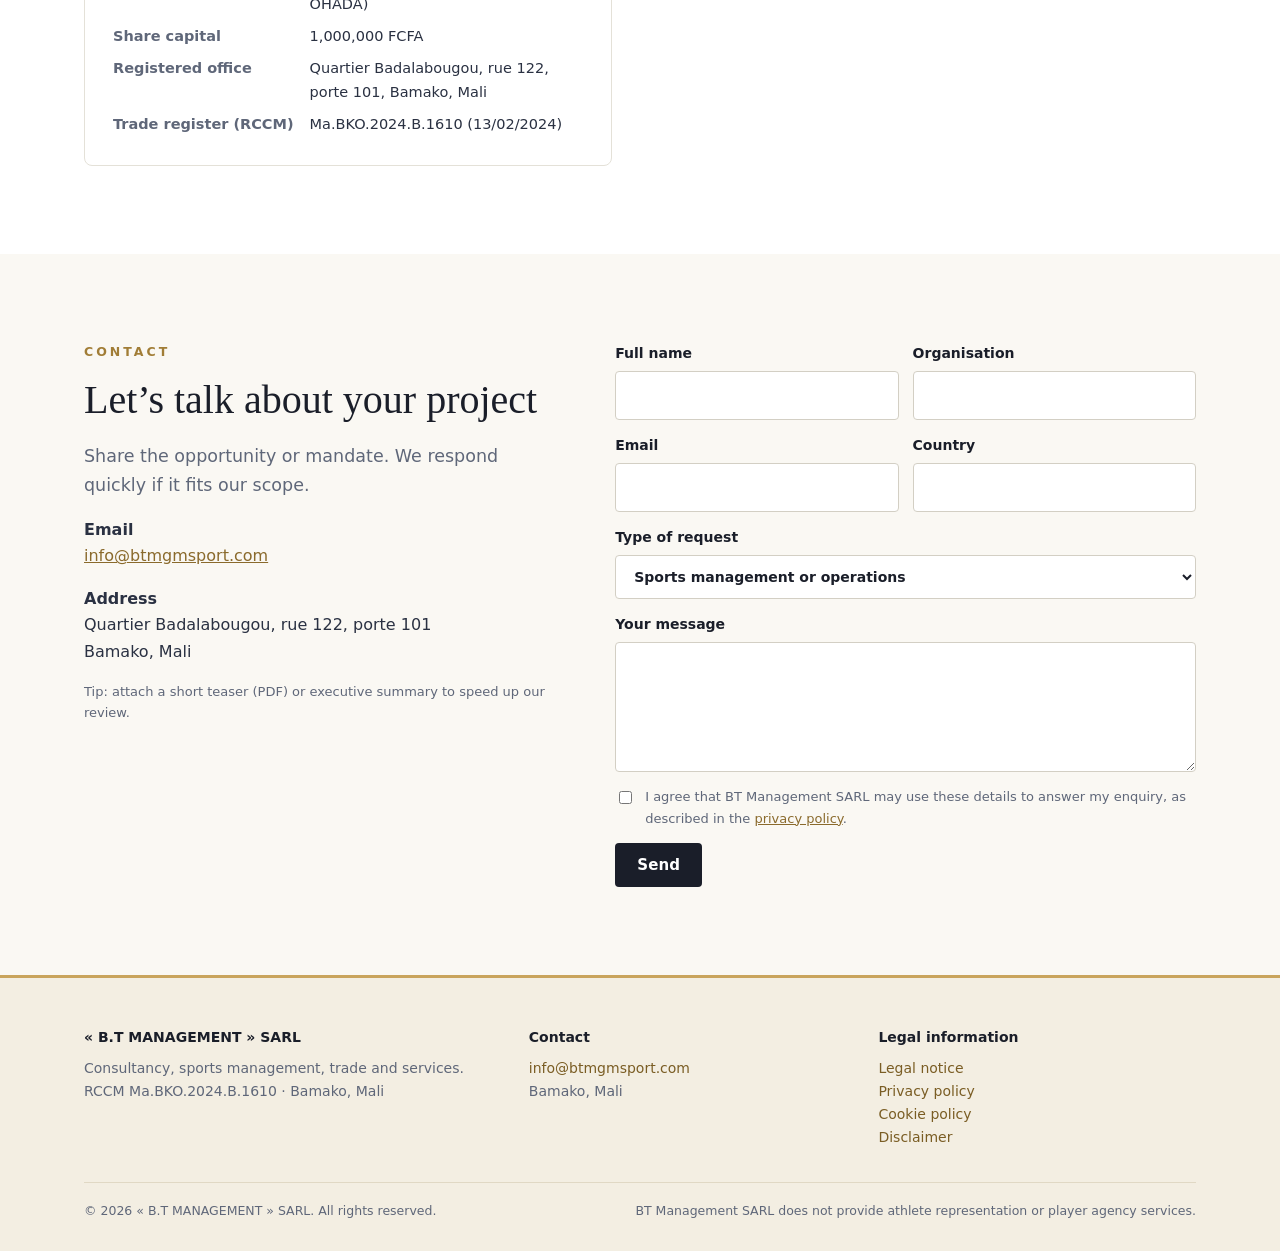
==== commit b0c120c2: "Headline: Mali and Africa as a whole, not only West Africa Co-Authored-By: Claude Opus 5.5 <noreply@" ====
--- a/en/index.html
+++ b/en/index.html
@@ -23,7 +23,7 @@
 <main id="main">
 <section class="hero" style="padding:0"><div class="wrap">
  <p class="eyebrow">Consultancy · Sport · Trade</p>
- <h1>Consultancy, sports management and <em>business development</em> in Mali and West Africa</h1>
+ <h1>Consultancy, sports management and <em>business development</em> in Mali and across Africa</h1>
  <p class="lead">BT Management SARL supports sports organisations, companies and investors with structured management, clear commercial strategy and disciplined execution.</p>
  <div class="cta"><a class="btn" href="#contact">Share a project</a><a class="btn ghost" href="#services">Our services</a></div>
  <p class="notice">BT Management SARL does not provide athlete representation or player agency services.</p>
--- a/assets/site.css
+++ b/assets/site.css
@@ -25,13 +25,13 @@
 .btn.small{padding:9px 16px;font-size:14px}
 .menu{display:none;background:#fff;border:1px solid var(--line);border-radius:4px;padding:8px 10px;font:600 14px var(--sans);color:var(--ink)}
 
-.hero{background:radial-gradient(ellipse at 85% 10%,rgba(226,194,127,.38),transparent 55%),radial-gradient(ellipse at 0% 100%,rgba(201,164,92,.14),transparent 50%),linear-gradient(180deg,#fffdf8 0%,#f8f2e4 100%);color:var(--text);border-bottom:1px solid var(--line)}
+.hero{background:linear-gradient(90deg,rgba(255,250,240,.96) 0%,rgba(255,250,240,.9) 36%,rgba(255,250,240,.55) 55%,rgba(255,250,240,.05) 78%),url(/assets/hero-niger.jpg) center 60%/cover no-repeat,#f3d9a4;color:var(--text);border-bottom:1px solid var(--line)}
 .hero .wrap{padding-top:96px;padding-bottom:96px;max-width:var(--max)}
 .eyebrow{font-size:12.5px;letter-spacing:.24em;text-transform:uppercase;color:#a17d36;font-weight:600;margin:0 0 14px}
 h1,h2,h3{font-family:var(--serif);font-weight:400;line-height:1.2;color:var(--ink)}
-.hero h1{color:var(--ink);font-size:clamp(36px,5vw,60px);margin:0 0 22px;max-width:880px;letter-spacing:-.01em}
+.hero h1{color:var(--ink);font-size:clamp(36px,4.6vw,56px);margin:0 0 22px;max-width:660px;letter-spacing:-.01em}
 .hero h1 em{font-style:normal;color:#a17d36}
-.lead{font-size:19px;color:var(--muted);max-width:680px;margin:0 0 32px}
+.lead{font-size:19px;color:var(--muted);max-width:600px;margin:0 0 32px}
 .cta{display:flex;gap:12px;flex-wrap:wrap}
 .notice{margin-top:40px;font-size:13.5px;color:var(--muted);border-left:2px solid var(--gold);padding-left:12px;max-width:640px}
 
@@ -100,7 +100,8 @@
   .links{display:none;position:absolute;top:76px;left:0;right:0;background:#fff;flex-direction:column;align-items:flex-start;padding:18px 24px;border-bottom:1px solid rgba(201,164,92,.25);gap:14px}
   .links.open{display:flex}.menu{display:block}
   .grid,.who,.steps,.row{grid-template-columns:1fr}
-  section{padding:64px 0}.hero .wrap{padding-top:56px;padding-bottom:64px}.brand img{height:48px}
+  section{padding:64px 0}.hero .wrap{padding-top:56px;padding-bottom:220px}
+  .hero{background:linear-gradient(180deg,rgba(255,250,240,.94) 0%,rgba(255,250,240,.9) 68%,rgba(255,250,240,0) 84%),url(/assets/hero-niger-m.jpg) center bottom/cover no-repeat,#f3d9a4}
   .cookiebar{flex-direction:column;align-items:stretch}
 }
 @media print{header.top,.cta,form,.cookiebar{display:none}}
